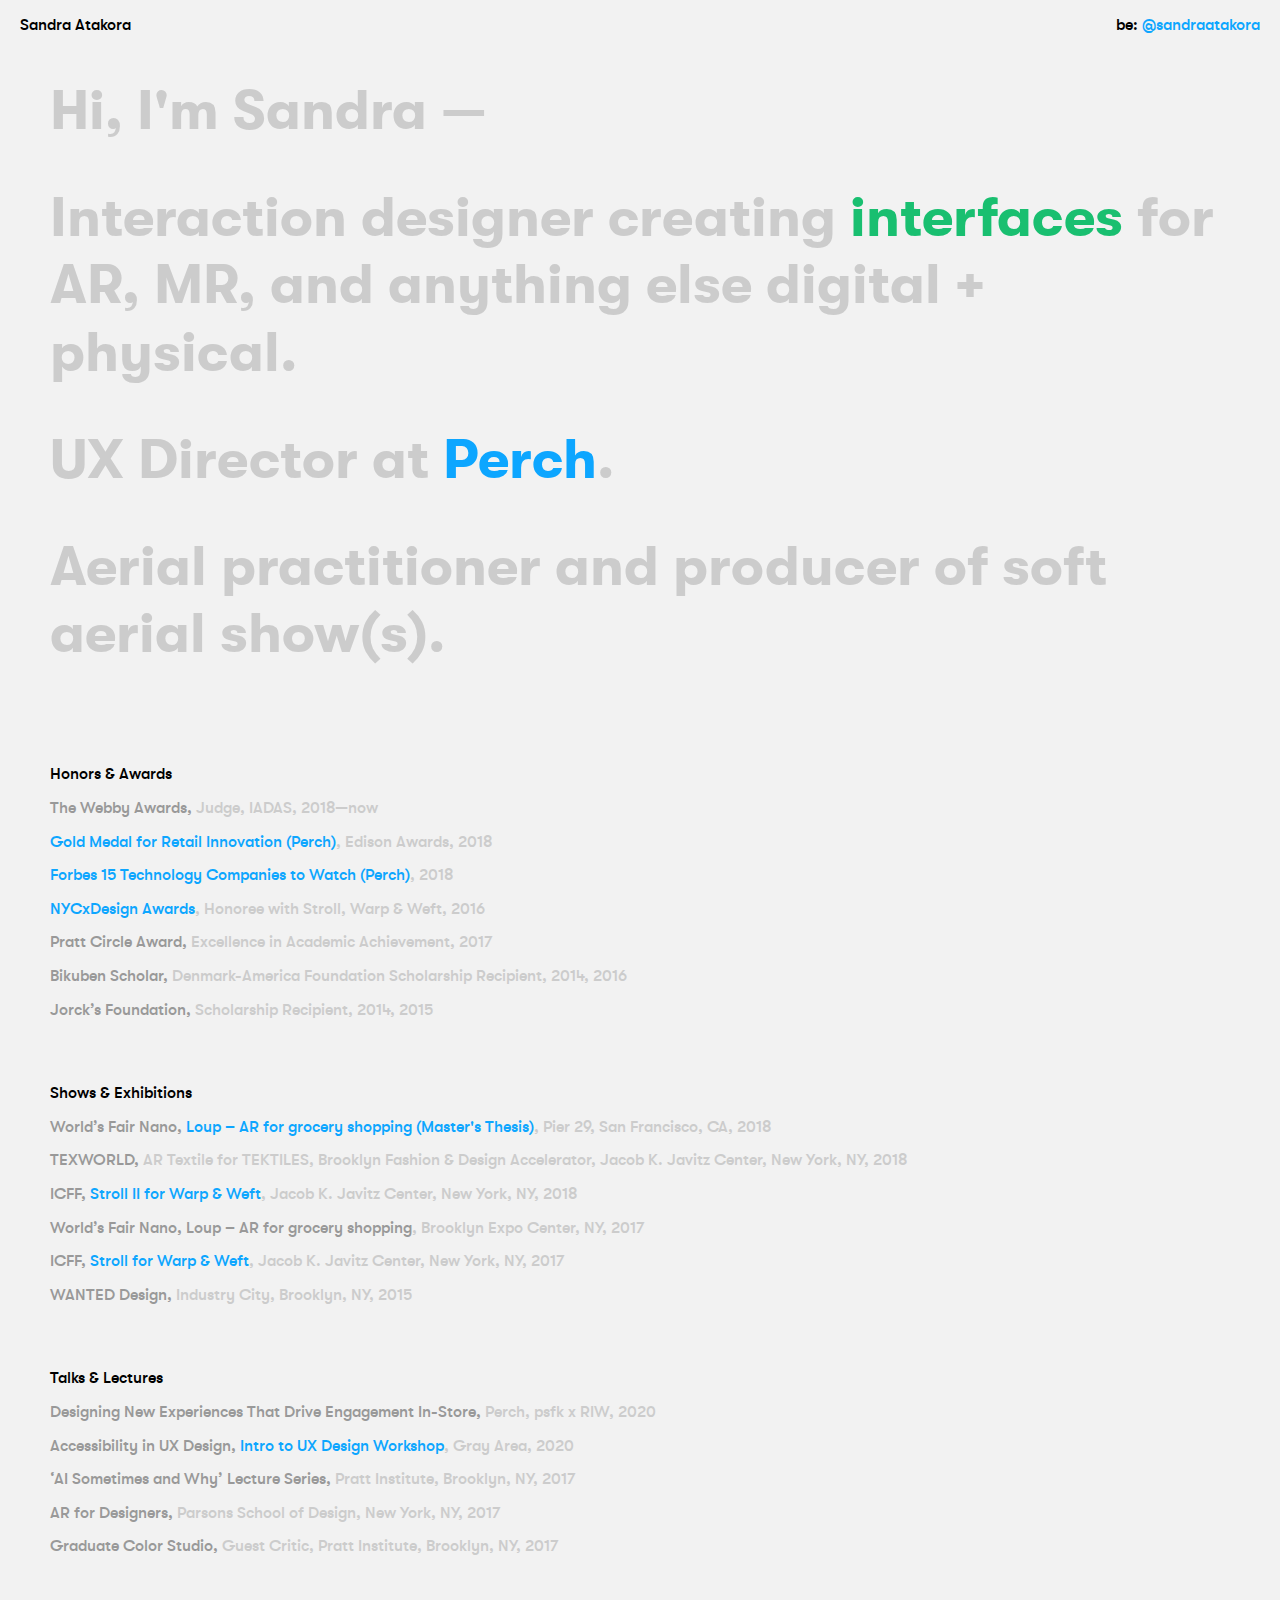
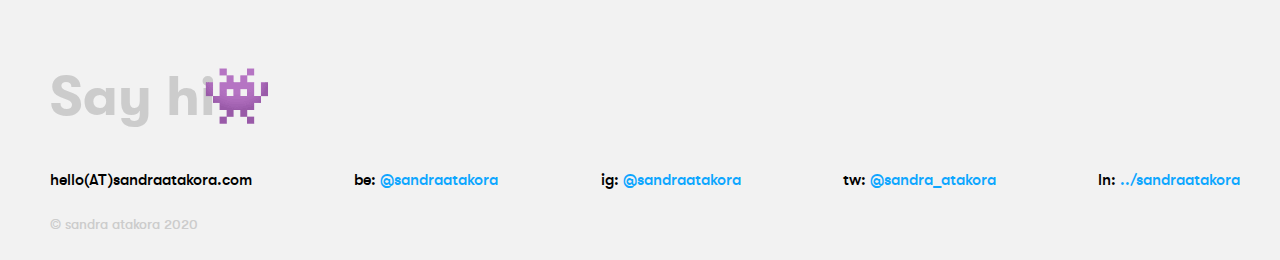
==== index.html @ e0f90aa9 "minor fix" ====
<!DOCTYPE html>
<html id="html"> 

  <head>
    <meta charset="UTF-8">
    <meta name="viewport" content="width=device-width, initial-scale=1.0">    <title>Sandra Atakora</title>
    <link href="stylesheets/main.css" rel="stylesheet" type="text/css">
    <link href="stylesheets/pointer.css" rel="stylesheet">
    <script src="libraries/jquery/jquery.js"></script>

  <link rel="shortcut icon" href="assets/favicon-50.png" type="image/x-icon">
  </head>

  <body>

<div class="header">
        <div class="name">
          <h1><a href="index.html">Sandra Atakora</a></h1>
        </div>

        <div class="social">
          <h2><span class="black">be: </span><a href="https://www.behance.net/sandraatakora" id="" target="_blank">@sandraatakora</a></h2>
        </div>
</div>


        <div class="intro">
          <h2>Hi, I'm Sandra —</h2>
          <h2>Interaction designer creating
            <span class="toggleword" data-values="experiences, animations, strategy, flows, systems,visuals, interfaces">interfaces</span> for AR, MR, and anything
            else digital + physical.
          <h2>UX Director at <a href="https://www.perchinteractive.com" class="link" id="" target="_blank">Perch</a>.</h2>
          <h2>Aerial practitioner and producer
            of soft aerial show(s).</h2>
            <!-- <a href="https://www.softcirque.com" id="" target="_blank">soft aerial show(s)</a> -->
        </div>

        <div class="awards">
          <p class="title"><span class="black">Honors & Awards</span></p>
          <p><!-- <a href="">Adobe UX Designers to Watch</a><span class="faded">, 2020</span><br> -->
            The Webby Awards, <span class="faded">Judge, IADAS, 2018—now</span><br>
            <a href="https://edisonawards.com/winners2018.php" id="" target="_blank">Gold Medal for Retail Innovation (Perch)</a><span class="faded">, Edison Awards, 2018</span><br>
            <a href="https://www.forbes.com/sites/danreich/2017/12/14/15-technology-companies-to-watch-in-2018/#11738e122b06" id="" target="_blank">Forbes 15 Technology Companies to Watch (Perch)</a><span class="faded">, 2018</span><br>
            <a href="https://www.behance.net/gallery/104251381/Stroll-for-Warp-Weft" id="" target="_blank">NYCxDesign Awards</a><span class="faded">, Honoree with Stroll, Warp & Weft, 2016</span><br>
            Pratt Circle Award, <span class="faded">Excellence in Academic Achievement, 2017</span><br>
            Bikuben Scholar, <span class="faded">Denmark-America Foundation Scholarship Recipient, 2014, 2016</span><br>
            Jorck’s Foundation, <span class="faded">Scholarship Recipient, 2014, 2015</span><br>
          </p>
        </div>

        <div class="shows">
          <p class="title"><span class="black">Shows & Exhibitions</span></p>
          <p>World’s Fair Nano, <a href="https://drive.google.com/file/d/1ytsffJ_KNtPcsMS4CUkp9kcIzdOi10fl/view?usp=sharing" id="" target="_blank">Loup – AR for grocery shopping (Master's Thesis)</a><span class="faded">, Pier  
            29, San Francisco, CA, 2018</span><br>
            TEXWORLD, <span class="faded">AR Textile for TEKTILES, Brooklyn Fashion & Design Accelerator, Jacob K. Javitz Center, New York, NY, 2018</span><br>
            ICFF, <a href="https://www.warpandweft.com/designers-studio-items/stroll-ii" id="" target="_blank">Stroll II for Warp & Weft</a><span class="faded">, Jacob K. Javitz Center, New York, NY, 2018</span><br>
            World’s Fair Nano, Loup – AR for grocery shopping<span class="faded">, Brooklyn Expo Center, NY, 2017</span><br>
            ICFF, <a href="https://www.warpandweft.com/designers-studio-items/stroll" id="" target="_blank">Stroll for Warp & Weft</a><span class="faded">, Jacob K. Javitz Center, New York, NY, 2017</span><br>
            WANTED Design, <span class="faded">Industry City, Brooklyn, NY, 2015</span><br>
          </p>
        </div>

        <div class="talks">
          <p class="title"><span class="black">Talks & Lectures</span></p>
          <p>Designing New Experiences That Drive Engagement In-Store, <span class="faded">Perch, psfk x 
            RIW, 2020</span><br>
            Accessibility in UX Design, <a href="https://grayarea.org/workshop/ux-design-mutual-aid/" id="" target="_blank">Intro to UX Design Workshop</a><span class="faded">, Gray Area, 2020</span><br>
            ‘AI Sometimes and Why’ Lecture Series, <span class="faded">Pratt Institute, Brooklyn, NY, 2017</span><br>
            AR for Designers, <span class="faded">Parsons School of Design, New York, NY, 2017</span><br>
            Graduate Color Studio, <span class="faded">Guest Critic, Pratt Institute, Brooklyn, NY, 2017</span><br>
          </p>
        </div>

    <footer>
      <div class="hi">
      <h2>Say hi</h2><h2 id="emoji">👾</h2></div>

      <div class="contact">
        <h2><span class="black">hello(AT)sandraatakora.com</span></h2>
        <h2><span class="black">be: </span><a href="https://www.behance.net/sandraatakora" id="" target="_blank">@sandraatakora</a></h2>
        <h2><span class="black">ig: </span><a href="https://www.instagram.com/sandraatakora/" id="" target="_blank">@sandraatakora</a></h2>
        <h2><span class="black">tw: </span><a href="https://www.twitter.com/sandra_atakora/" id="" target="_blank">@sandra_atakora</a></h2>
        <h2><span class="black">ln: </span><a href="https://www.linkedin.com/in/sandraatakora/" id="" target="_blank">../sandraatakora</a></h2>
      </div>

      <div class="contact-mobile">
        <h2>Say hi<br>
          <span id="hello">hello(AT)sandraatakora.com</span></h2>
        <div class="social-wrapper">
        <h2><a href="https://www.behance.net/sandraatakora" id="" target="_blank">be</a></h2>
        <h2><a href="https://www.instagram.com/sandraatakora/" id="" target="_blank">ig</a></h2>
        <h2><a href="https://www.twitter.com/sandra_atakora/" id="" target="_blank">tw</a></h2>
        <h2><a href="https://www.linkedin.com/in/sandraatakora/" id="" target="_blank">ln</a></h2>
      </div>
      </div>

      <p class="copyright"><span class="faded">© sandra atakora 2020<span></p>
    </footer>



  </body>
  <!-- custom cursor -->
  <div class="pointer" id="pointer-dot"></div>
  <script src="scripts/pointer.js"></script>

</html>
---- stylesheets/main.css ----
@font-face {
  font-family: 'gt_walsheim_promedium';
  src: url('../assets/fonts/gtwalsheimpro-medium-webfont.woff2') format('woff2'),
       url('../assets/fonts/gtwalsheimpro-medium-webfont.woff') format('woff');
  font-weight: normal;
  font-style: normal;

}

@font-face {
  font-family: 'gt_walsheim_probold';
  src: url('../assets/fonts/gtwalsheimpro-bold-webfont.woff2') format('woff2'),
       url('../assets/fonts/gtwalsheimpro-bold-webfont.woff') format('woff');
  font-weight: normal;
  font-style: normal;
}

html {
  /* scroll-behavior: smooth; */
  background-color: #f2f2f2;

}

body {
    margin: 0 auto;
    position: relative;
}

/* canvas[resize] {
  width: 100%;
  height: 100%;
  position: absolute;
  z-index: -1;
} */


h1, h2 {
  color: #000;
  font-family: 'gt_walsheim_promedium', sans-serif;
  font-size: 1em;
  font-weight: 90;
  margin: 0;
  padding-left: 20px;
  padding-right: 20px;
  padding-bottom: 3px;
}

.header {
  display: flex;
  justify-content: space-between;
  padding-top: 15px;
  padding-bottom: 40px;
}

.social {
  text-align: right;
}

.intro h2 {
  color: #cccccc;
  font-family: 'gt_walsheim_probold', sans-serif;
  font-size: 3.5em;
  padding-left: 50px;
  padding-right: 50px;
  padding-bottom: 40px;
  line-height: 1.2em;

  -webkit-animation: fadein 2s ; /* Safari, Chrome and Opera > 12.1 */
  -moz-animation: fadein 2s; /* Firefox < 16 */
   -ms-animation: fadein 2s; /* Internet Explorer */
    -o-animation: fadein 2s; /* Opera < 12.1 */
       animation: fadein 2s;
}

@keyframes fadein {
  0% {
    /* transform: translateX(-10px); */
    opacity: 0;
  }
  100% {
    /* transform: translateX(0); */
    opacity: 1;
  }
}


/* Firefox < 16 */
@-moz-keyframes fadein {
  from { opacity: 0; }
  to   { opacity: 1; }
}

/* Safari, Chrome and Opera > 12.1 */
@-webkit-keyframes fadein {
  from { opacity: 0; }
  to   { opacity: 1; }
}

/* Internet Explorer */
@-ms-keyframes fadein {
  /* from {  }
  to   {  } */
  0% {
    transform: translateX(-50px);
    opacity: 0;
  }
  100% {
    transform: translateX(0);
    opacity: 1;
  }
}

p {
  /* width: 100%; */
  color: #999999;
  padding-left: 50px;
  padding-right: 20px;
  line-height: 2.1em;
  font-family: 'gt_walsheim_promedium', sans-serif;
  font-size: 1em;
  font-weight: 80;
  margin: 0;
  /* padding-bottom: 50px; */

  -webkit-animation: fadein 2s ; /* Safari, Chrome and Opera > 12.1 */
  -moz-animation: fadein 2s; /* Firefox < 16 */
   -ms-animation: fadein 2s; /* Internet Explorer */
    -o-animation: fadein 2s; /* Opera < 12.1 */
       animation: fadein 2s;
}

.title {
  color: black;
  padding-bottom: 0;
  padding-top: 50px;
}

.faded {
  color: #cccccc;
}

footer h2 {
 
  color: #cccccc;
  font-family: 'gt_walsheim_probold', sans-serif;
  font-size: 3.5em;
  padding-top: 100px;
  padding-left: 50px;
  padding-bottom: 40px;
  line-height: 1.2em;
}

.contact h2 {
  color: #000;
  font-family: 'gt_walsheim_promedium', sans-serif;
  font-size: 1em;
  font-weight: 90;
  margin: 0;
  padding-top: 0;
  padding-bottom: 20px;
}

.contact {
  display: flex;
  justify-content: space-between;
  padding-right: 20px;
}

p.copyright {
  font-size: 0.9em;
  padding-bottom: 20px;
  text-align: left;
}
/* 
ul {
  font-family: 'Roboto', sans-serif;
  font-weight: 300;
  font-size: 4.5em;
  line-height: 1.2em;
  max-width: 100%;
  list-style: none;
  margin: 0;
  padding: 0;
  padding-left: 30px;
  -webkit-transition: -webkit-transform 0.6s;
  transition: transform 0.6s;
	/* -webkit-transform: translate3d(30px, 0, 0);
	transform: translate3d(30px,0,0); */
  transform: skewX(0deg)
} */


a:hover li.selected {
 color: #000;
}

iframe {
  max-width: 80%;
  padding: 0px 20px 20px 30px;
}

a, a:link {
  text-decoration: none;
  color: #0da6ff;
}

h1 a, h1 a:link, h1 a:visited {
  color: black;
}

h1 a:hover {
  color: #f2f2f2;
}


/* visited link */
a:visited {
  text-decoration: none;
  color:#0da6ff;
}


/* hover */
a:hover.bottom-nav, a:hover h1, a:hover h2, a:hover {
  color: #ffff00;
}

/* selected link */
.active {
  color: black;
}


.hi {
  position: relative;
}

#emoji {
  position: absolute;
  left: 180px;
  top: 100px;
  padding: 0;
  margin: 0;

  /* transition: transform 0.2s ease-in-out; */
}

.toggleword {
  color: #19bf70;
}

.contact-mobile {
  display: none;
}
 
/* TABLET */
@media screen and (max-width: 850px) {

  
  .contact {
    display: none;
  }
  
  .intro h2 {
  font-size: 2em;
  padding-left: 20px;
  padding-right: 10px;
  }

  p, footer h2 {
    padding-left: 20px;
    padding-right: 10px;
    padding-bottom: 20px;
  }

  .contact-mobile {
    display: block;
    padding-top: 0;

  }

  .social-wrapper {
    display: flex;
    justify-content: space-between;
    padding-right: 50px;
    padding-top: 0;
    max-width: 320px;

  }

  .social-wrapper h2 {
    font-size: 2em;
    padding-top: 0;
    padding-bottom: 50px;
  }

  .hi, .pointer {
   display: none;
  }

  #hello {
    color: black;
    font-family: 'gt_walsheim_promedium', sans-serif;
  font-size: .3em;
  line-height: 0.5em;
  padding: 0;
  }

}
---- stylesheets/pointer.css ----
/* cursor color */

#pointer-dot {
    position: fixed;
    width: 20px;
    height: 20px;
    border-radius: 50%;
    background-color: orange;
    pointer-events: none;
    mix-blend-mode: difference;
    z-index: 3;

    transition: transform 0.2s;
    -webkit-transition: -webkit-transform 0.2s;
}


html {
    cursor: none !important;
}

a {
    cursor: none !important;
}
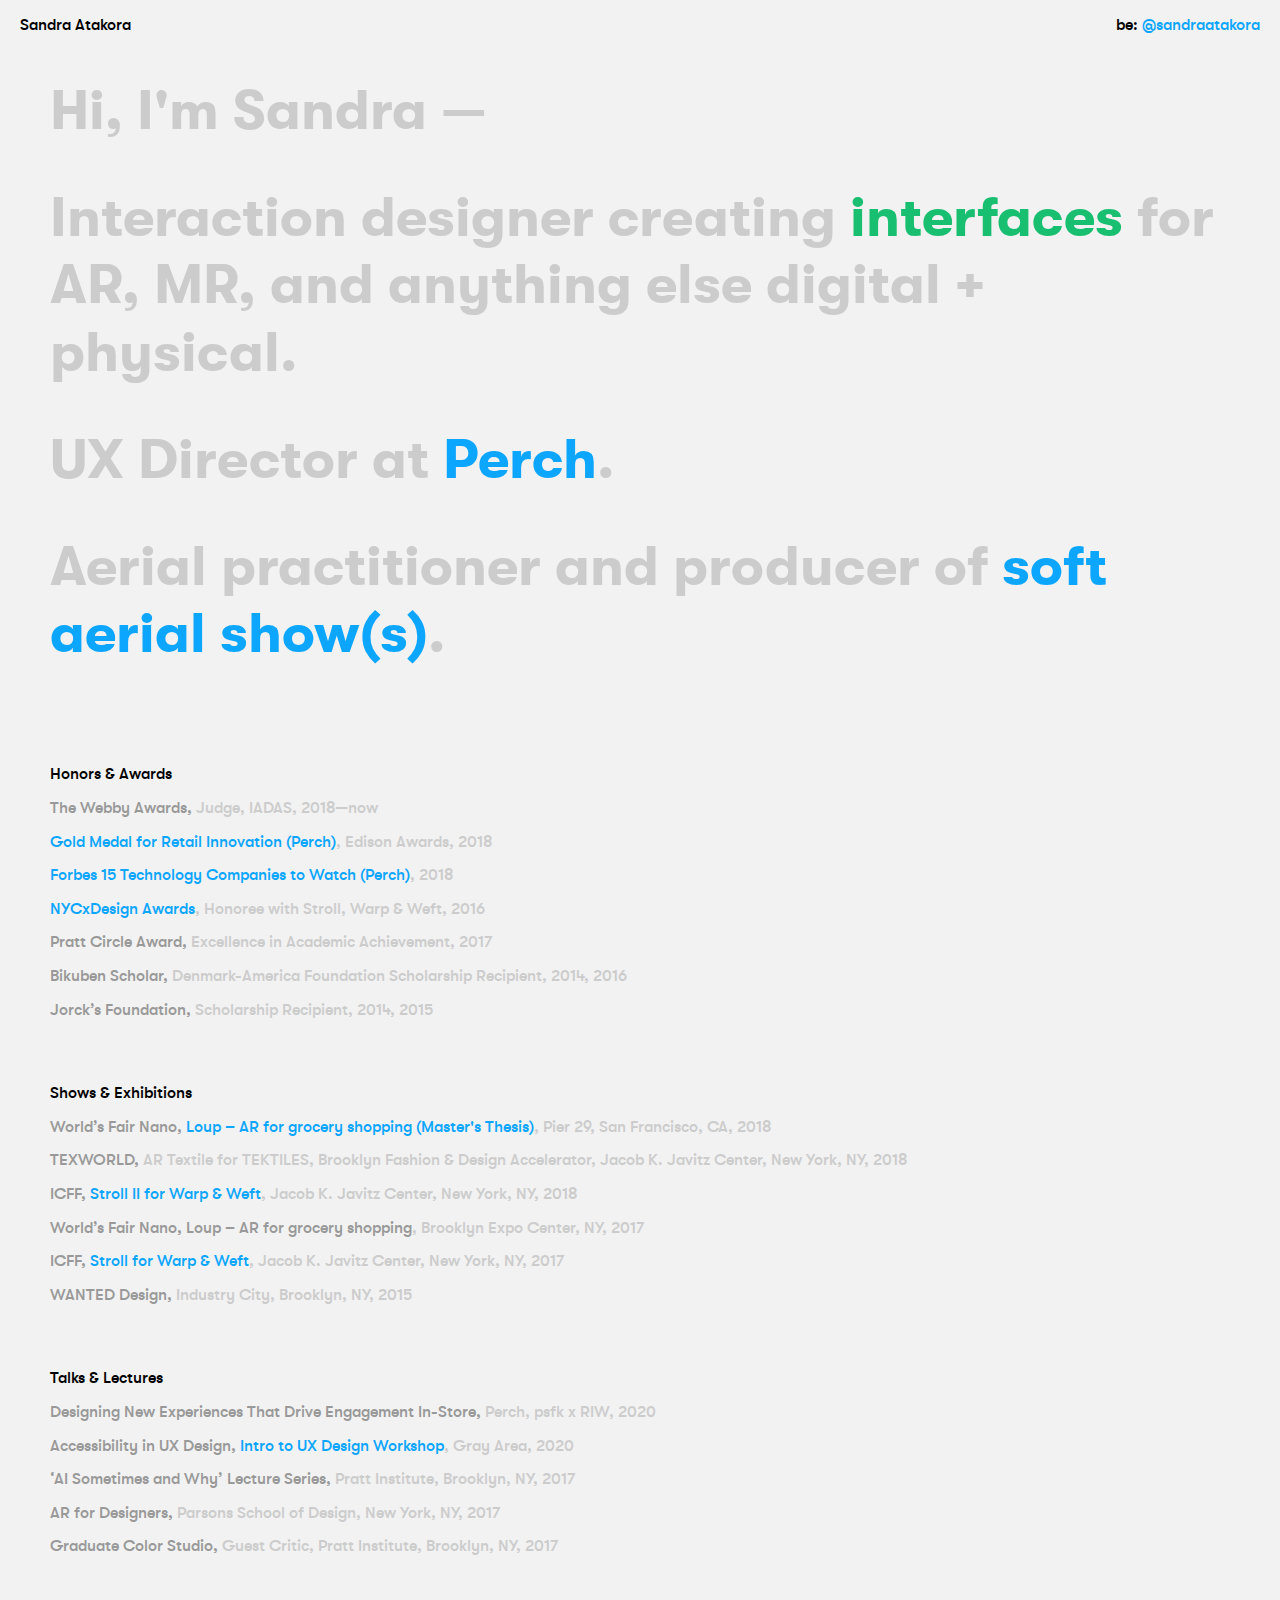
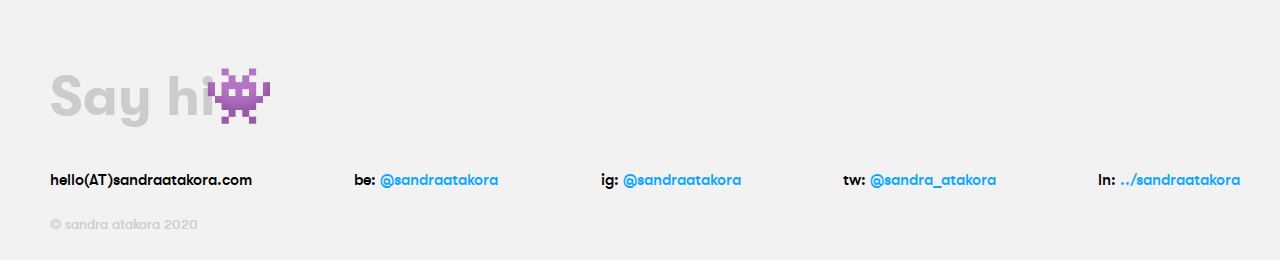
==== commit 997a70a7: "added soft link" ====
--- a/index.html
+++ b/index.html
@@ -31,8 +31,7 @@
             else digital + physical.
           <h2>UX Director at <a href="https://www.perchinteractive.com" class="link" id="" target="_blank">Perch</a>.</h2>
           <h2>Aerial practitioner and producer
-            of soft aerial show(s).</h2>
-            <!-- <a href="https://www.softcirque.com" id="" target="_blank">soft aerial show(s)</a> -->
+            of <a href="https://softcirque.com" id="" target="_blank">soft aerial show(s)</a>.</h2>
         </div>
 
         <div class="awards">
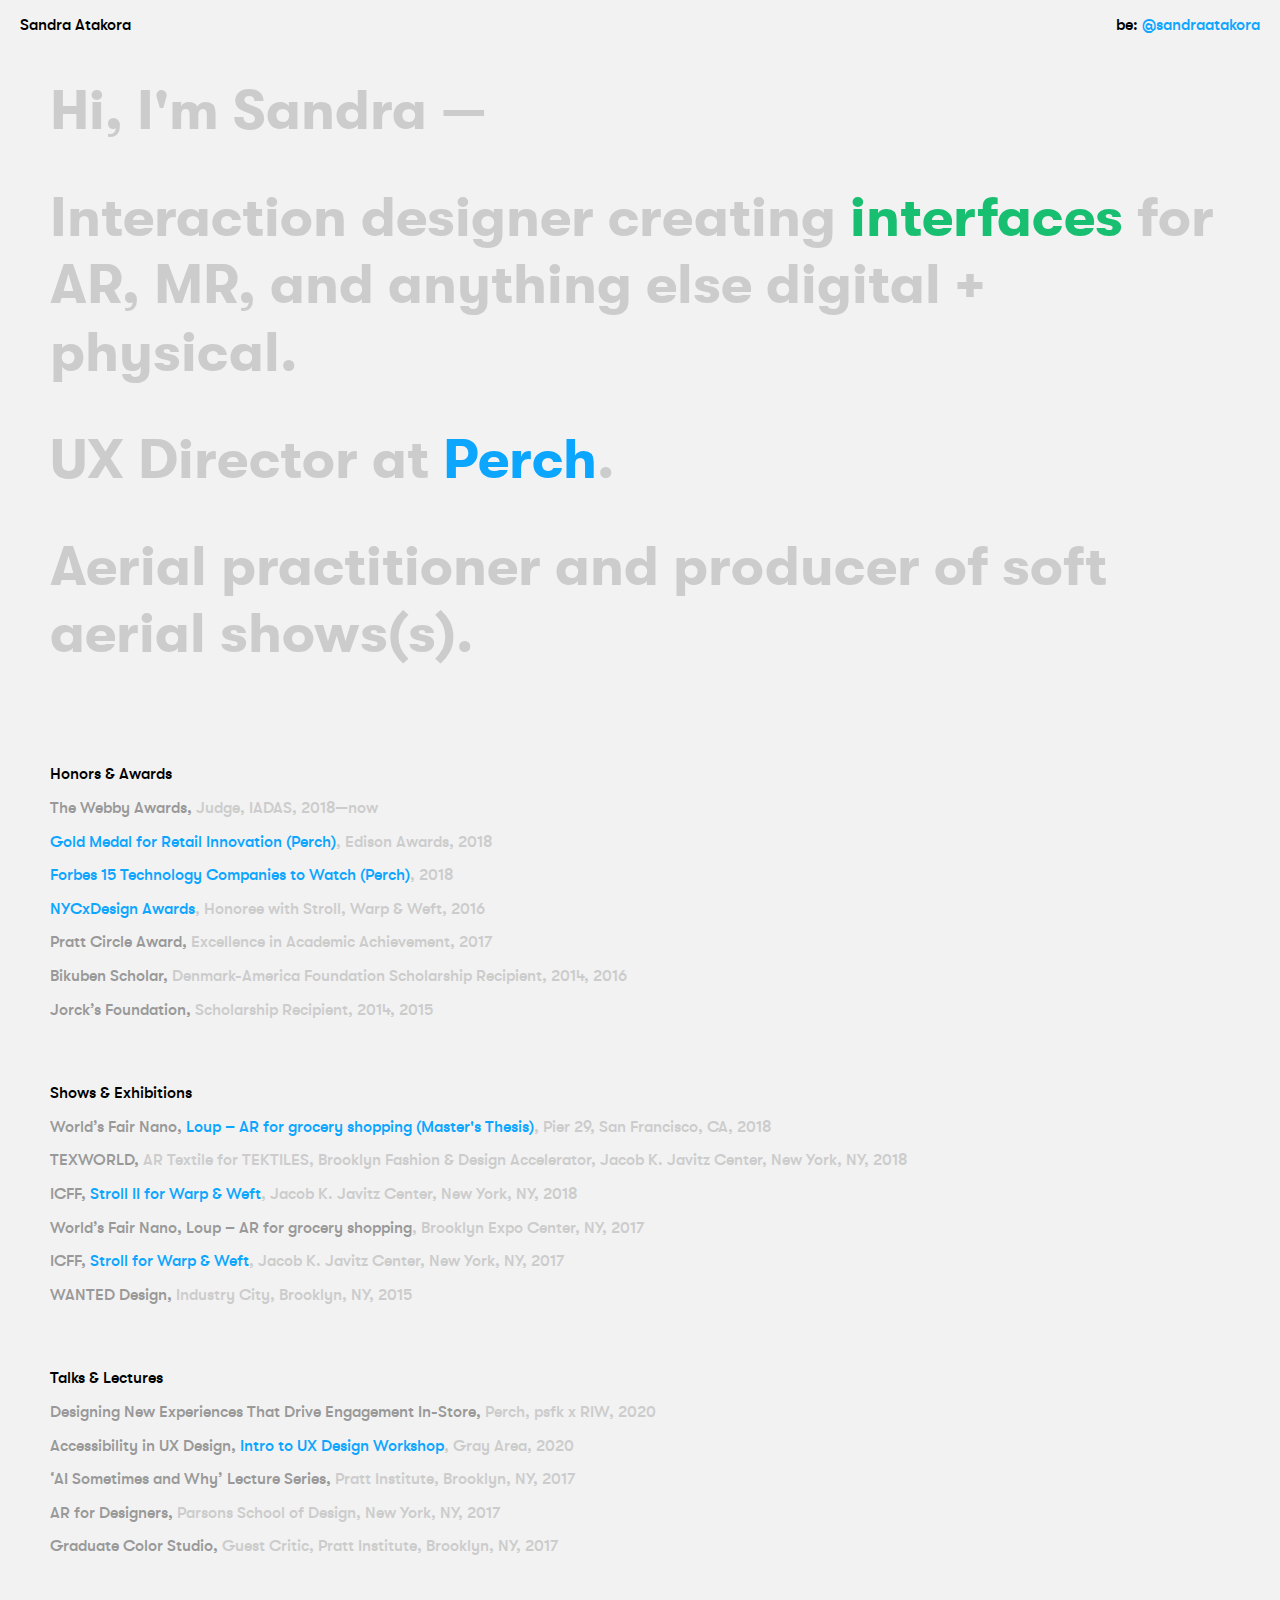
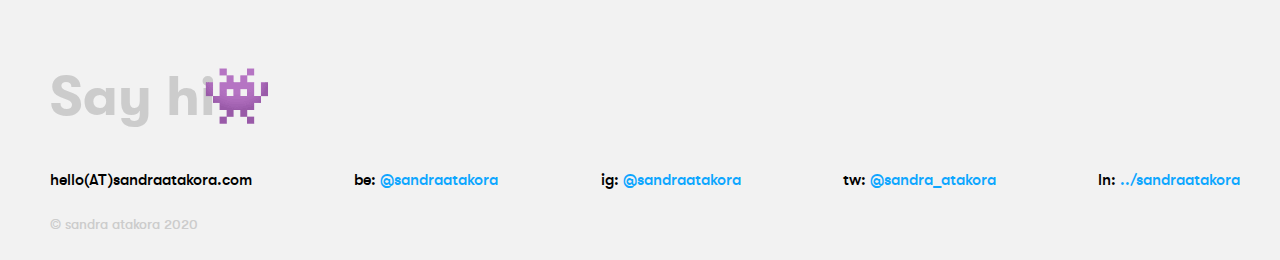
==== commit 03d0ab3e: "unlinked" ====
--- a/index.html
+++ b/index.html
@@ -31,7 +31,8 @@
             else digital + physical.
           <h2>UX Director at <a href="https://www.perchinteractive.com" class="link" id="" target="_blank">Perch</a>.</h2>
           <h2>Aerial practitioner and producer
-            of <a href="https://softcirque.com" id="" target="_blank">soft aerial show(s)</a>.</h2>
+            of soft aerial shows(s).</h2>
+            <!-- <a href="https://softcirque.com" id="" target="_blank">soft aerial show(s)</a> -->
         </div>
 
         <div class="awards">
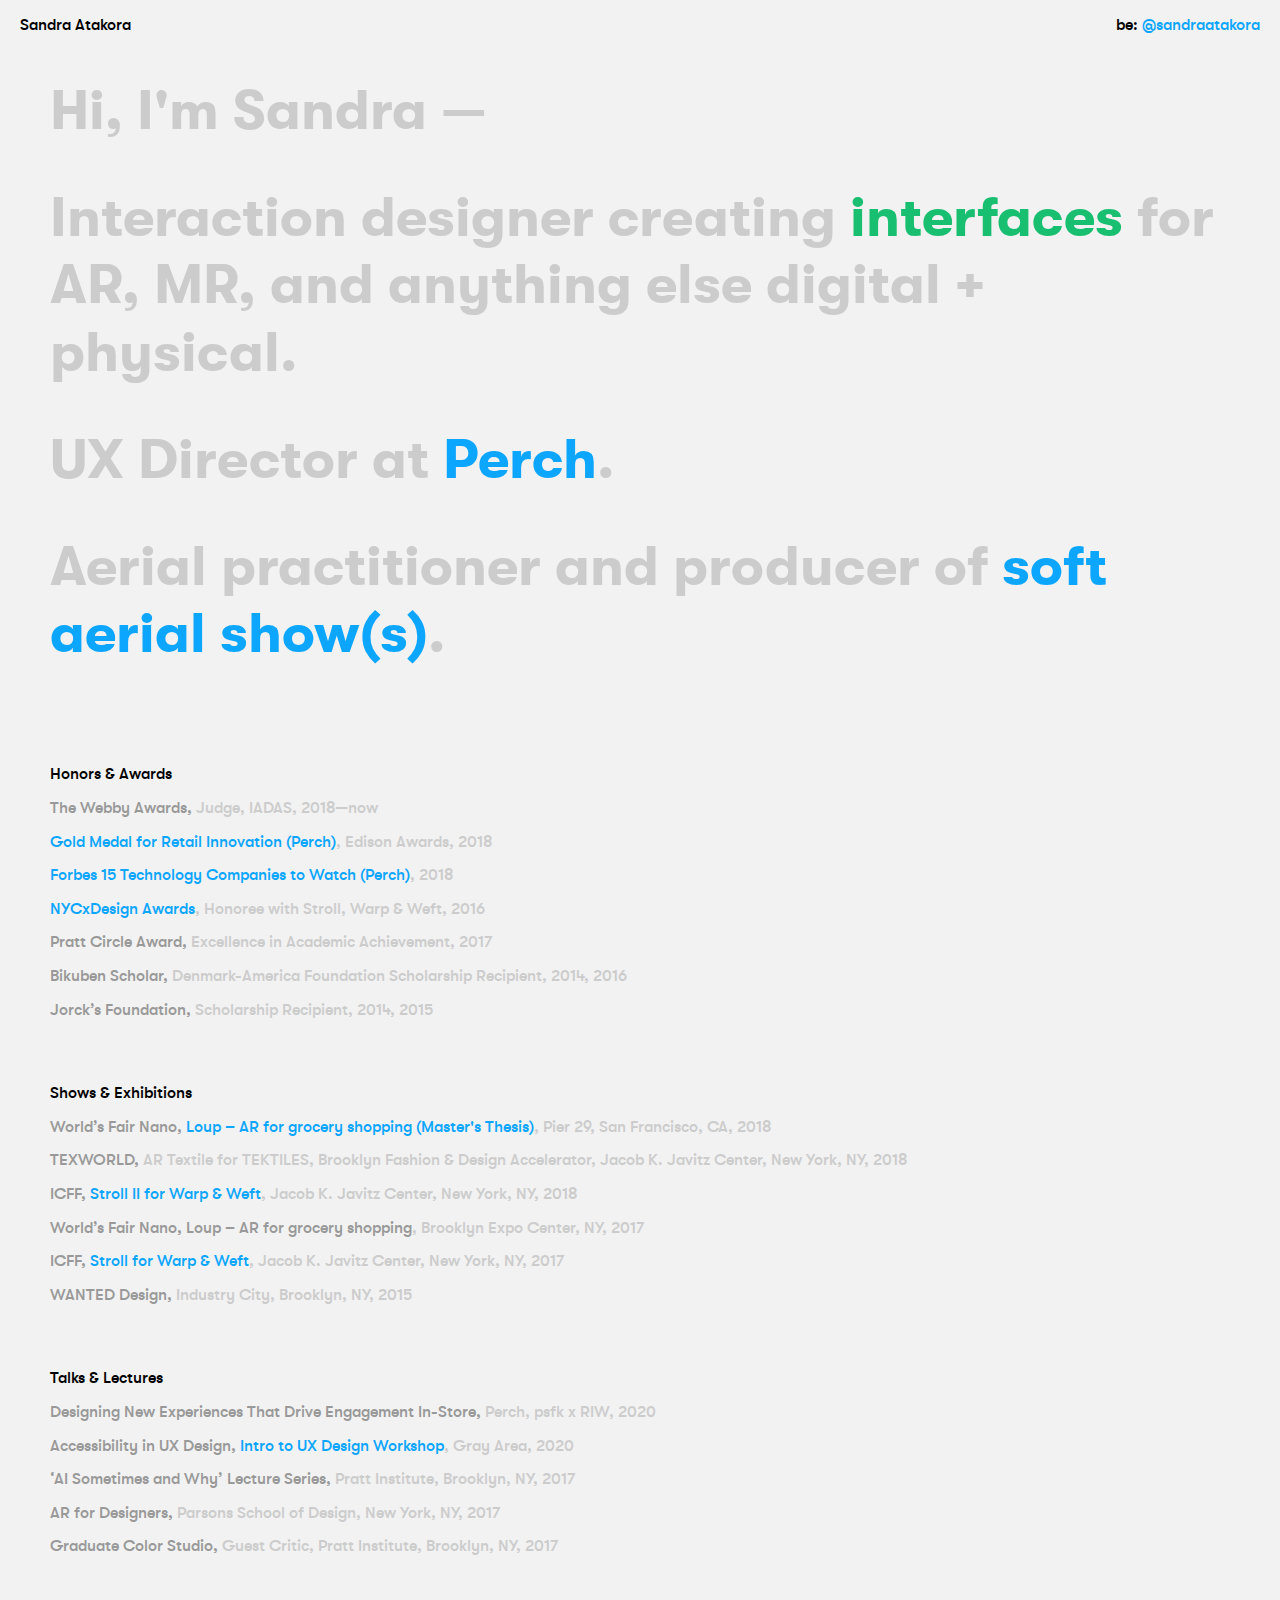
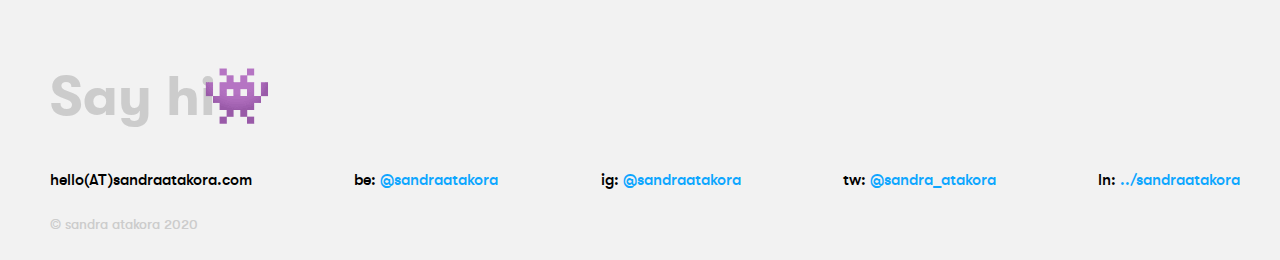
==== commit 4dccbaf9: "link soft" ====
--- a/index.html
+++ b/index.html
@@ -31,8 +31,8 @@
             else digital + physical.
           <h2>UX Director at <a href="https://www.perchinteractive.com" class="link" id="" target="_blank">Perch</a>.</h2>
           <h2>Aerial practitioner and producer
-            of soft aerial shows(s).</h2>
-            <!-- <a href="https://softcirque.com" id="" target="_blank">soft aerial show(s)</a> -->
+            of <a href="https://softcirque.com" id="" target="_blank">soft aerial show(s)</a>.</h2>
+            
         </div>
 
         <div class="awards">
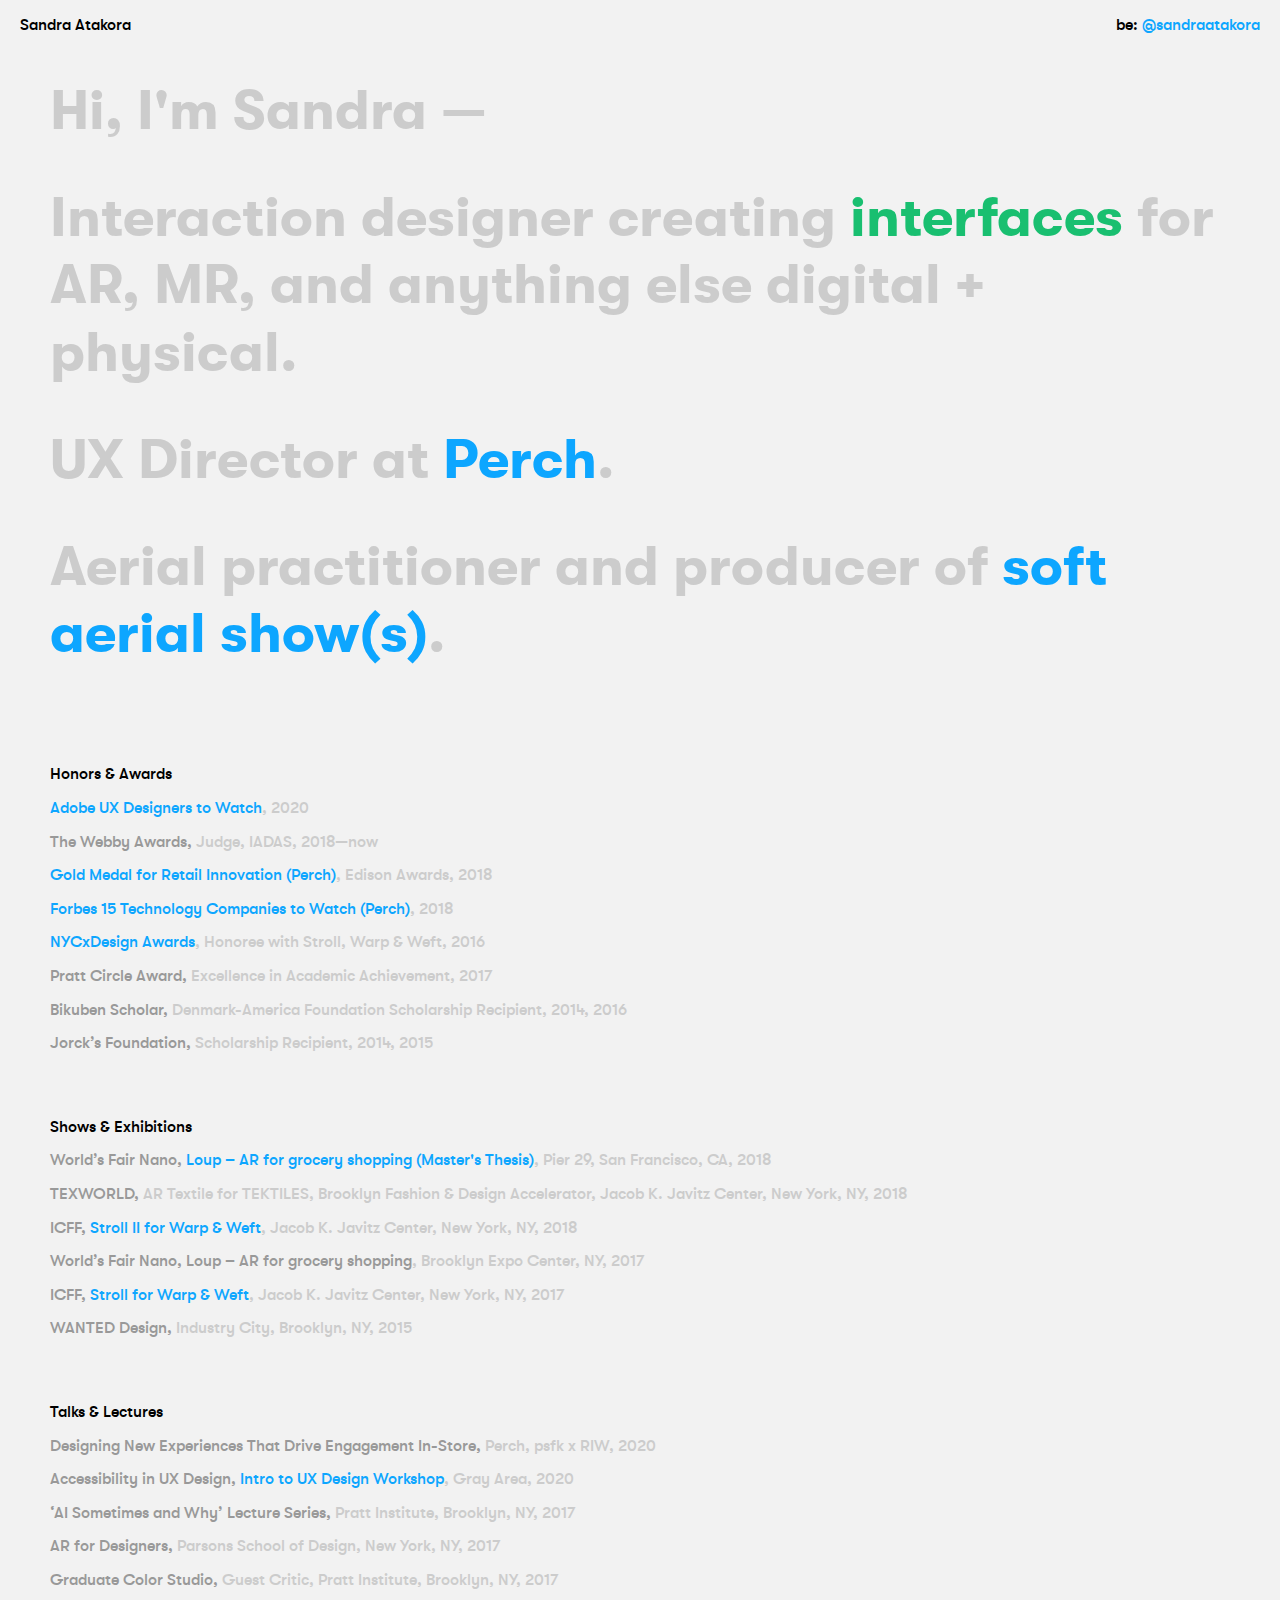
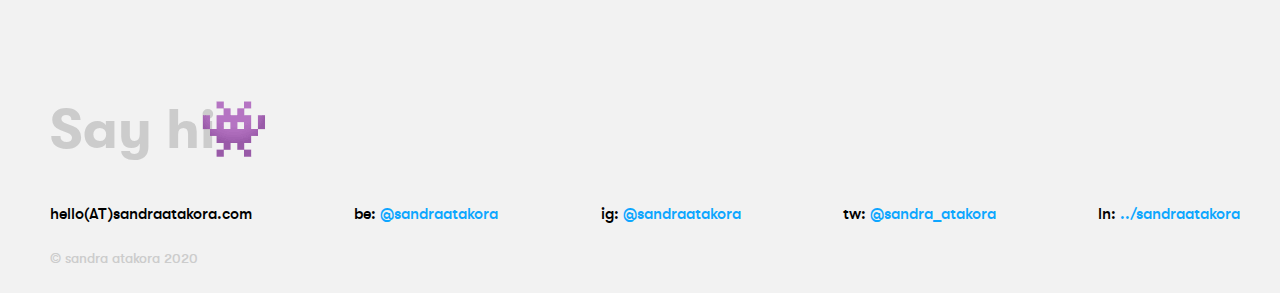
==== commit 61fa0b16: "Update index.html" ====
--- a/index.html
+++ b/index.html
@@ -37,7 +37,7 @@
 
         <div class="awards">
           <p class="title"><span class="black">Honors & Awards</span></p>
-          <p><!-- <a href="">Adobe UX Designers to Watch</a><span class="faded">, 2020</span><br> -->
+          <p><a href="https://adobe.ly/3cGmD7O">Adobe UX Designers to Watch</a><span class="faded">, 2020</span><br>
             The Webby Awards, <span class="faded">Judge, IADAS, 2018—now</span><br>
             <a href="https://edisonawards.com/winners2018.php" id="" target="_blank">Gold Medal for Retail Innovation (Perch)</a><span class="faded">, Edison Awards, 2018</span><br>
             <a href="https://www.forbes.com/sites/danreich/2017/12/14/15-technology-companies-to-watch-in-2018/#11738e122b06" id="" target="_blank">Forbes 15 Technology Companies to Watch (Perch)</a><span class="faded">, 2018</span><br>
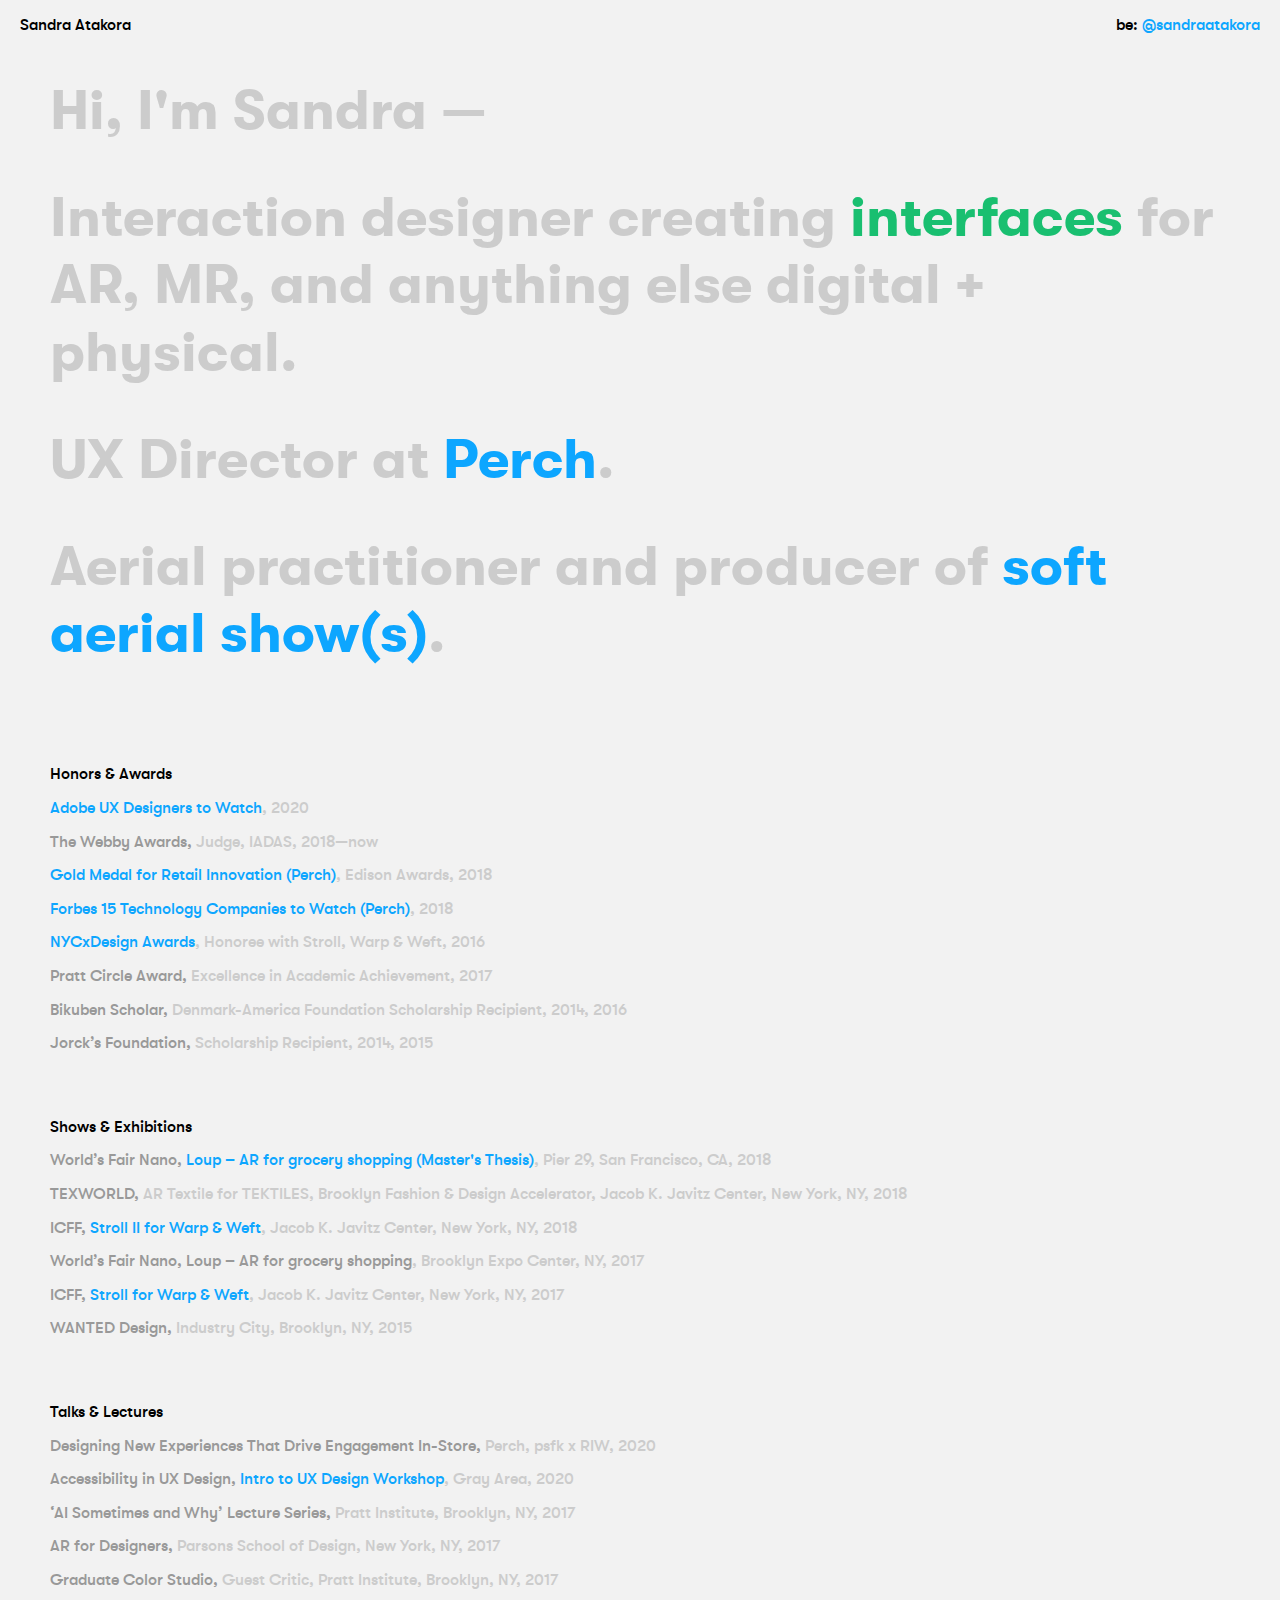
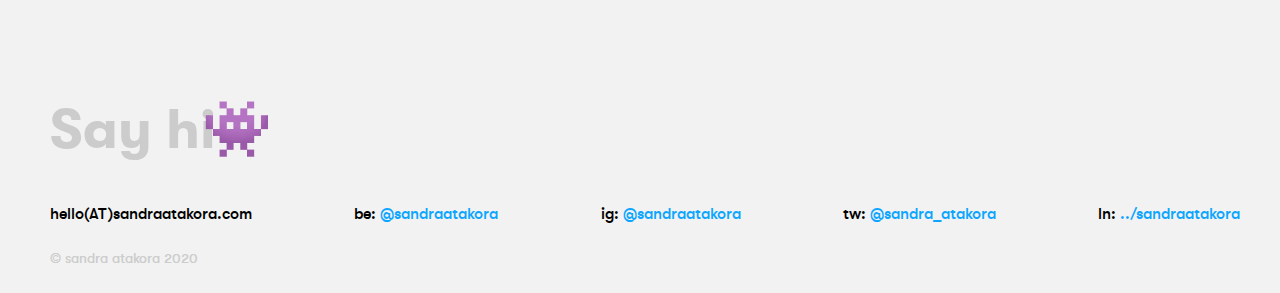
==== commit fd80502d: "Update index.html" ====
--- a/index.html
+++ b/index.html
@@ -37,7 +37,7 @@
 
         <div class="awards">
           <p class="title"><span class="black">Honors & Awards</span></p>
-          <p><a href="https://adobe.ly/3cGmD7O">Adobe UX Designers to Watch</a><span class="faded">, 2020</span><br>
+          <p><a href="https://adobe.ly/3cGmD7O" id="" target="_blank">Adobe UX Designers to Watch</a><span class="faded">, 2020</span><br>
             The Webby Awards, <span class="faded">Judge, IADAS, 2018—now</span><br>
             <a href="https://edisonawards.com/winners2018.php" id="" target="_blank">Gold Medal for Retail Innovation (Perch)</a><span class="faded">, Edison Awards, 2018</span><br>
             <a href="https://www.forbes.com/sites/danreich/2017/12/14/15-technology-companies-to-watch-in-2018/#11738e122b06" id="" target="_blank">Forbes 15 Technology Companies to Watch (Perch)</a><span class="faded">, 2018</span><br>
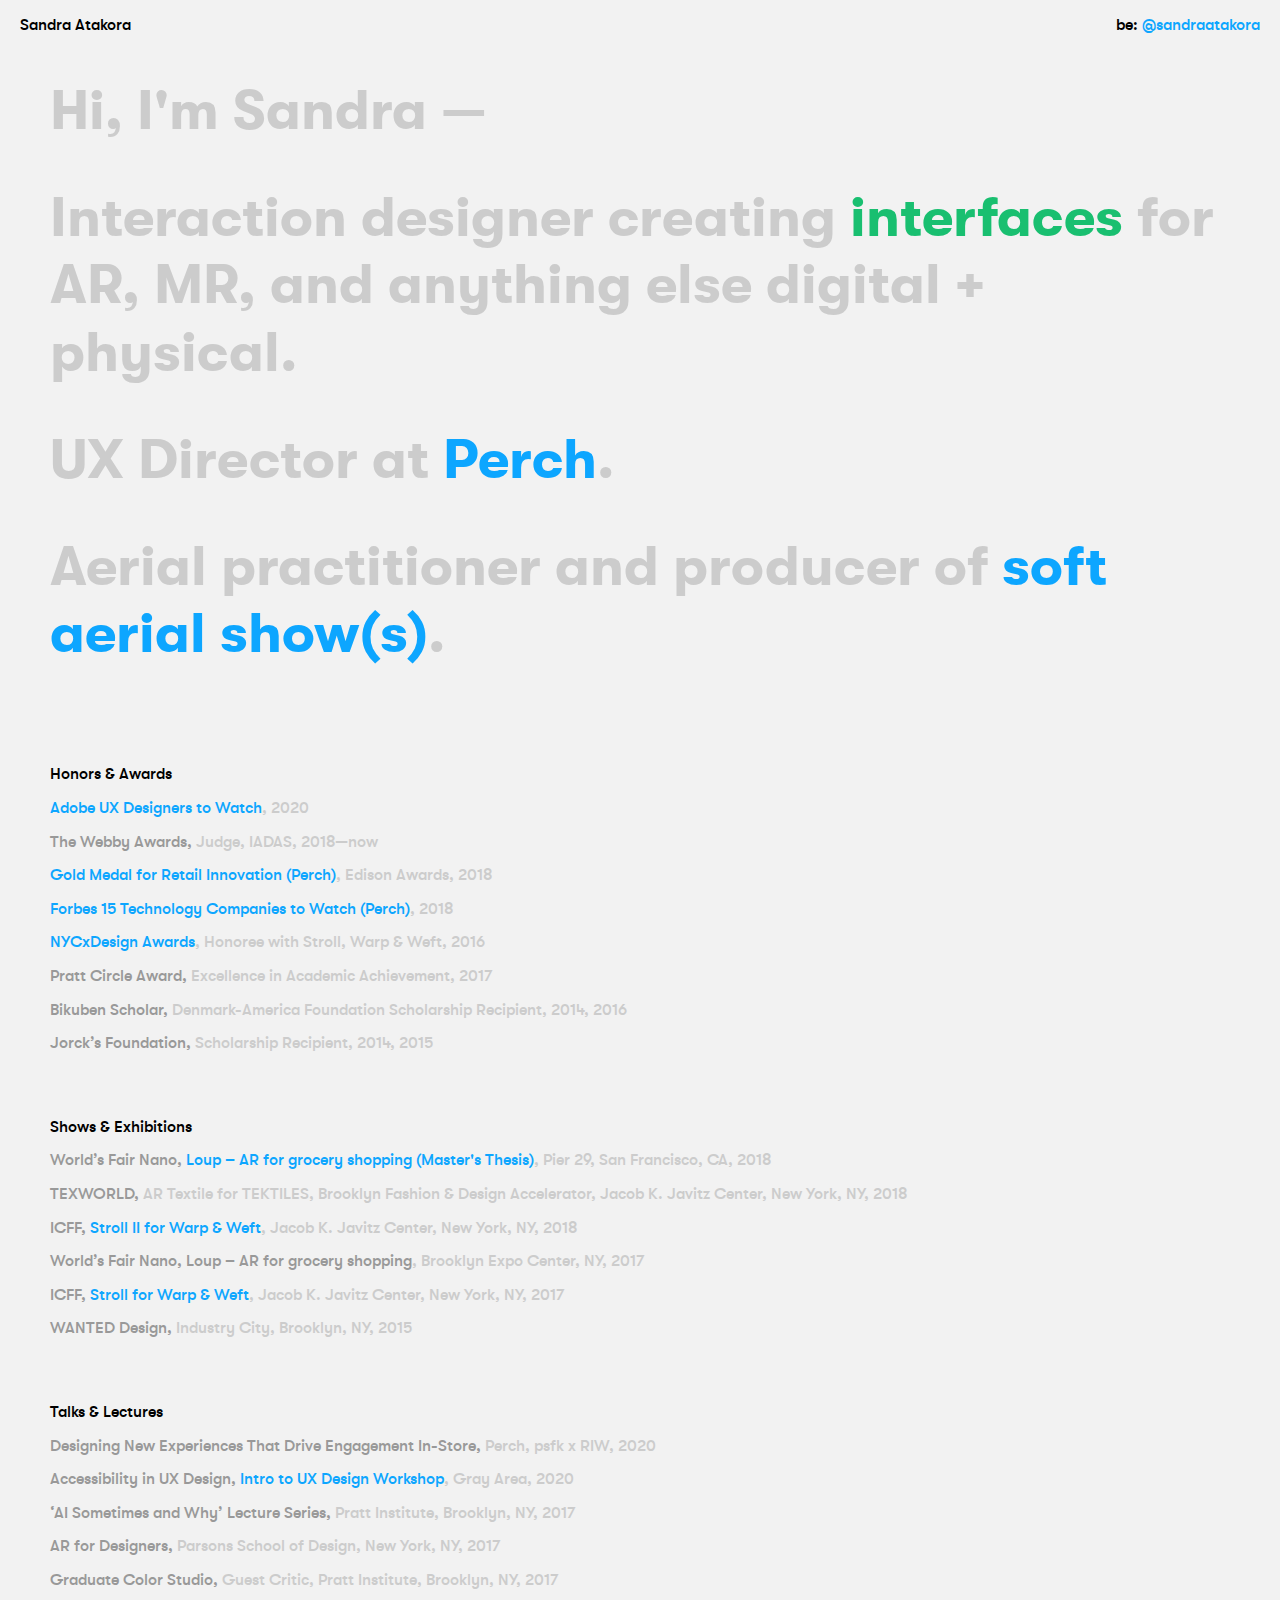
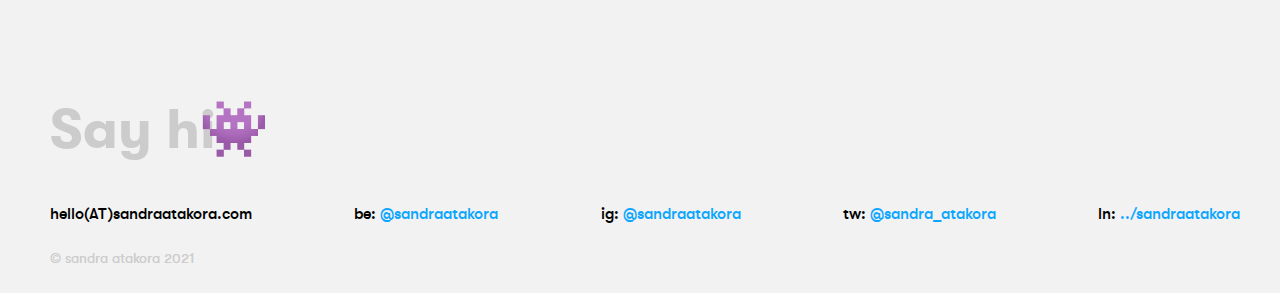
==== commit 997bcdff: "Update index.html" ====
--- a/index.html
+++ b/index.html
@@ -94,7 +94,7 @@
       </div>
       </div>
 
-      <p class="copyright"><span class="faded">© sandra atakora 2020<span></p>
+      <p class="copyright"><span class="faded">© sandra atakora 2021<span></p>
     </footer>
 
 
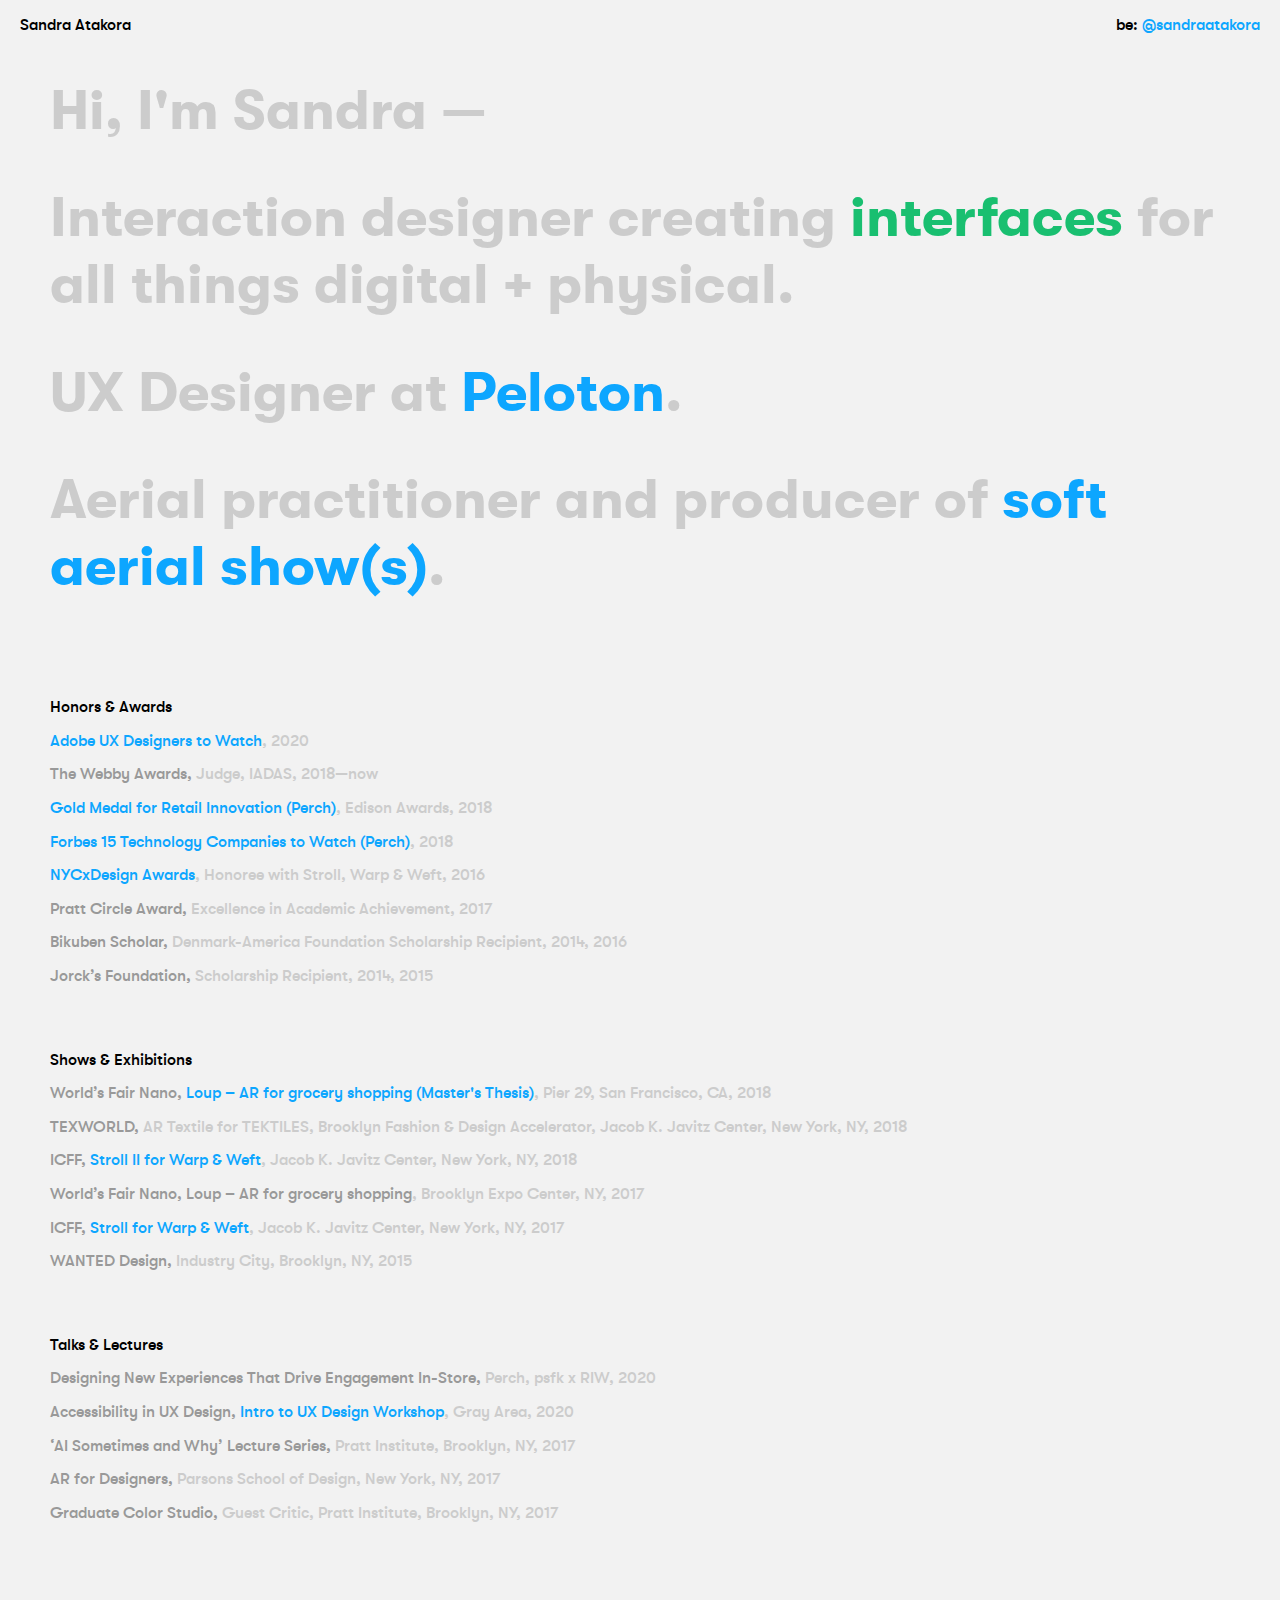
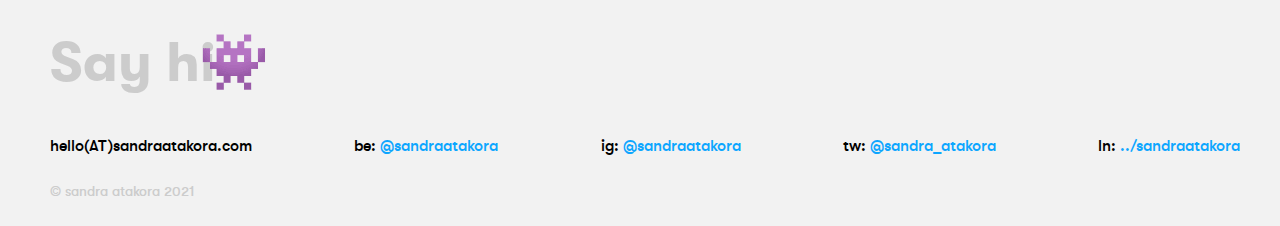
==== commit 2a091d3b: "Update index.html" ====
--- a/index.html
+++ b/index.html
@@ -27,9 +27,8 @@
         <div class="intro">
           <h2>Hi, I'm Sandra —</h2>
           <h2>Interaction designer creating
-            <span class="toggleword" data-values="experiences, animations, strategy, flows, systems,visuals, interfaces">interfaces</span> for AR, MR, and anything
-            else digital + physical.
-          <h2>UX Director at <a href="https://www.perchinteractive.com" class="link" id="" target="_blank">Perch</a>.</h2>
+            <span class="toggleword" data-values="experiences, animations, strategy, flows, systems, visuals, interfaces">interfaces</span> for all things digital + physical.</h2>
+          <h2>UX Designer at <a href="https://www.onepeloton.com" class="link" id="" target="_blank">Peloton</a>.</h2>
           <h2>Aerial practitioner and producer
             of <a href="https://softcirque.com" id="" target="_blank">soft aerial show(s)</a>.</h2>
             
